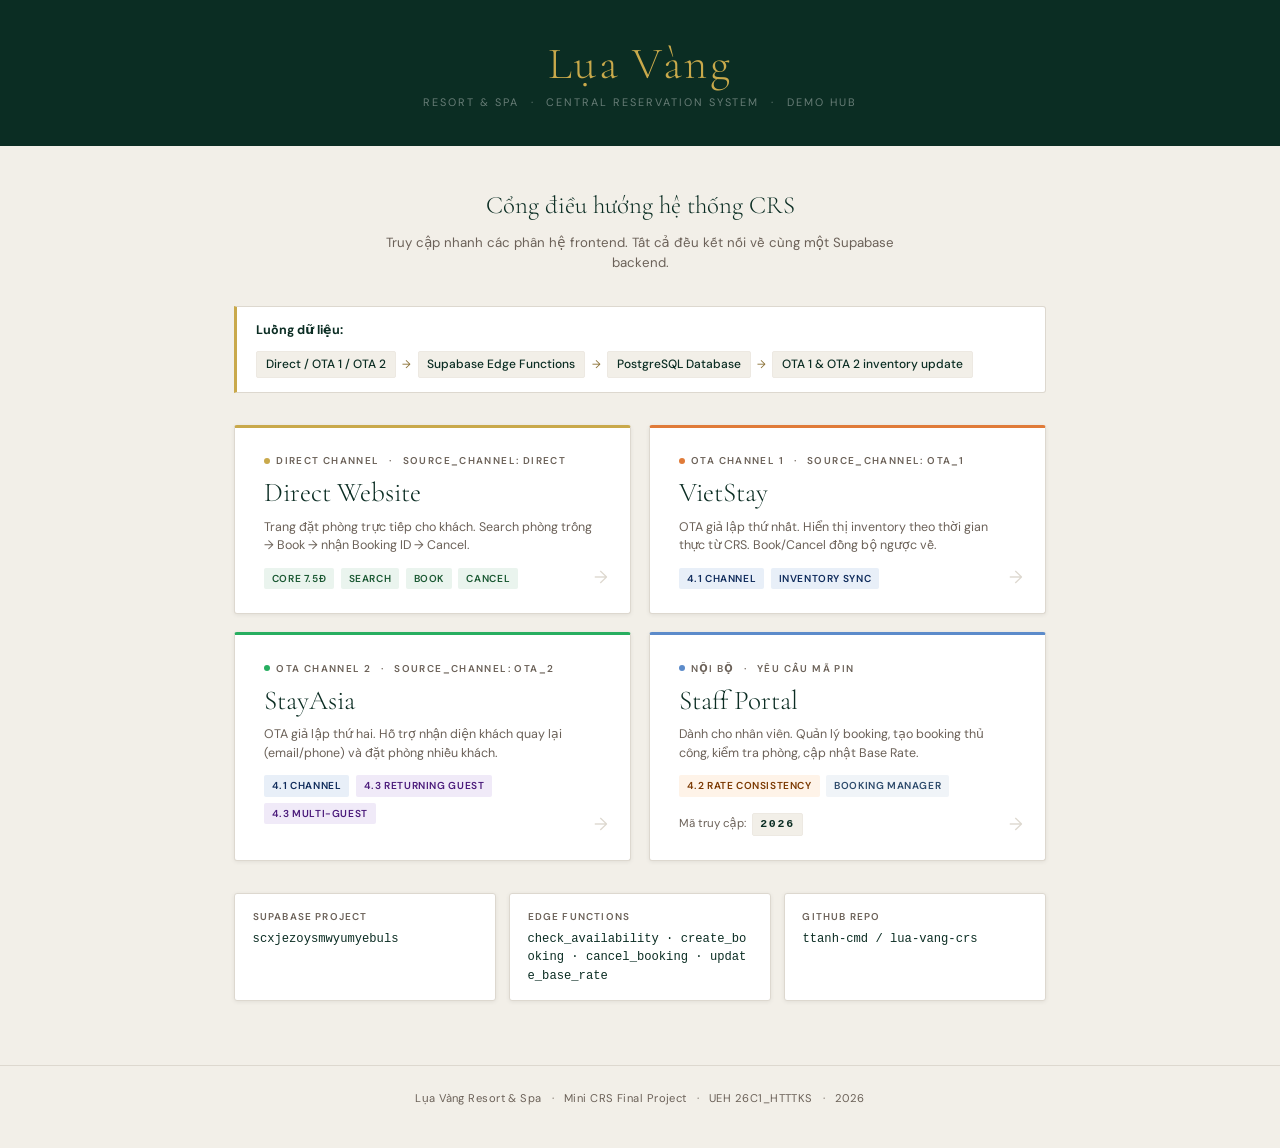
==== hub.html @ 2220c2e6 "Add files via upload" ====
<!DOCTYPE html>
<html lang="vi">
<head>
  <meta charset="UTF-8">
  <meta name="viewport" content="width=device-width, initial-scale=1.0">
  <title>Lụa Vàng CRS — Demo Hub</title>
  <link rel="preconnect" href="https://fonts.googleapis.com">
  <link rel="preconnect" href="https://fonts.gstatic.com" crossorigin>
  <link href="https://fonts.googleapis.com/css2?family=Cormorant+Garamond:ital,wght@0,300;0,400;1,300&family=DM+Sans:wght@300;400;500&display=swap" rel="stylesheet">
  <style>
    /* ── DESIGN TOKENS (consistent with style.css) ── */
    *, *::before, *::after { box-sizing: border-box; margin: 0; padding: 0; }

    :root {
      --forest:      #0B2D23;
      --forest-mid:  #163E30;
      --gold:        #C9A94B;
      --gold-dim:    #8A7035;
      --gold-pale:   #F5EDD5;
      --ivory:       #F2EFE8;
      --white:       #FFFFFF;
      --ink:         #1E1A17;
      --muted:       #6B6158;
      --border:      #DDD8CF;
      --border-soft: #EDE9E2;
      --shadow:      0 1px 4px rgba(0,0,0,0.07);
      --radius:      3px;

      /* channel accent colors */
      --c-direct: #C9A94B;
      --c-ota1:   #E07B39;
      --c-ota2:   #27AE60;
      --c-staff:  #5C8BCA;

      --serif: 'Cormorant Garamond', Georgia, serif;
      --sans:  'DM Sans', system-ui, sans-serif;
    }

    body {
      font-family: var(--sans);
      background: var(--ivory);
      color: var(--ink);
      font-size: 15px;
      line-height: 1.55;
      -webkit-font-smoothing: antialiased;
      min-height: 100vh;
      display: flex;
      flex-direction: column;
    }

    /* ── HEADER ── */
    header {
      background: var(--forest);
      padding: 2.6rem 2rem 2.2rem;
      text-align: center;
    }

    .hotel-name {
      font-family: var(--serif);
      font-weight: 300;
      font-size: 2.8rem;
      color: var(--gold);
      letter-spacing: 0.05em;
      line-height: 1;
    }

    .hotel-sub {
      margin-top: 0.5rem;
      font-size: 0.68rem;
      font-weight: 400;
      color: rgba(255,255,255,0.38);
      letter-spacing: 0.18em;
      text-transform: uppercase;
    }

    /* ── MAIN ── */
    main {
      flex: 1;
      max-width: 860px;
      margin: 2.5rem auto 4rem;
      padding: 0 1.5rem;
      width: 100%;
    }

    .hub-intro {
      text-align: center;
      margin-bottom: 2rem;
    }

    .hub-intro h2 {
      font-family: var(--serif);
      font-weight: 300;
      font-size: 1.55rem;
      color: var(--forest);
      margin-bottom: 0.5rem;
    }

    .hub-intro p {
      font-size: 0.83rem;
      color: var(--muted);
      max-width: 520px;
      margin: 0 auto;
    }

    /* ── ARCHITECTURE NOTE ── */
    .arch-note {
      background: var(--white);
      border: 1px solid var(--border);
      border-left: 3px solid var(--gold);
      border-radius: 0 var(--radius) var(--radius) 0;
      padding: 0.85rem 1.2rem;
      font-size: 0.78rem;
      color: var(--muted);
      margin-bottom: 2rem;
      display: flex;
      align-items: center;
      gap: 0.7rem;
      flex-wrap: wrap;
    }

    .arch-note strong { color: var(--forest); }

    .arch-flow {
      display: flex;
      align-items: center;
      gap: 0.4rem;
      flex-wrap: wrap;
      font-size: 0.75rem;
    }

    .arch-flow .node {
      background: var(--ivory);
      border: 1px solid var(--border-soft);
      padding: 0.2rem 0.55rem;
      border-radius: 2px;
      font-weight: 500;
      color: var(--forest);
      white-space: nowrap;
    }

    .arch-flow .arrow {
      color: var(--gold-dim);
      font-size: 0.7rem;
    }

    /* ── PORTAL GRID ── */
    .portal-grid {
      display: grid;
      grid-template-columns: repeat(2, 1fr);
      gap: 1.1rem;
    }

    .portal-card {
      background: var(--white);
      border: 1px solid var(--border);
      border-top: 3px solid var(--border);
      border-radius: var(--radius);
      padding: 1.6rem 1.8rem 1.5rem;
      text-decoration: none;
      color: var(--ink);
      box-shadow: var(--shadow);
      display: flex;
      flex-direction: column;
      gap: 0.6rem;
      transition: transform 0.15s, box-shadow 0.15s, border-color 0.15s;
      position: relative;
      overflow: hidden;
    }

    .portal-card::after {
      content: "→";
      position: absolute;
      right: 1.4rem;
      bottom: 1.4rem;
      font-size: 1.1rem;
      color: var(--border);
      transition: color 0.15s, right 0.15s;
    }

    .portal-card:hover {
      transform: translateY(-3px);
      box-shadow: 0 6px 20px rgba(0,0,0,0.1);
    }

    .portal-card:hover::after {
      right: 1.1rem;
    }

    /* channel accent border + arrow colors */
    .card-direct { border-top-color: var(--c-direct); }
    .card-direct:hover::after { color: var(--c-direct); }

    .card-ota1 { border-top-color: var(--c-ota1); }
    .card-ota1:hover::after { color: var(--c-ota1); }

    .card-ota2 { border-top-color: var(--c-ota2); }
    .card-ota2:hover::after { color: var(--c-ota2); }

    .card-staff { border-top-color: var(--c-staff); }
    .card-staff:hover::after { color: var(--c-staff); }

    .card-channel-tag {
      font-size: 0.62rem;
      font-weight: 600;
      letter-spacing: 0.14em;
      text-transform: uppercase;
      color: var(--muted);
      display: flex;
      align-items: center;
      gap: 0.4rem;
    }

    .channel-dot {
      display: inline-block;
      width: 6px;
      height: 6px;
      border-radius: 50%;
      flex-shrink: 0;
    }

    .card-direct .channel-dot { background: var(--c-direct); }
    .card-ota1   .channel-dot { background: var(--c-ota1); }
    .card-ota2   .channel-dot { background: var(--c-ota2); }
    .card-staff  .channel-dot { background: var(--c-staff); }

    .card-name {
      font-family: var(--serif);
      font-weight: 300;
      font-size: 1.7rem;
      color: var(--forest);
      line-height: 1.1;
    }

    .card-desc {
      font-size: 0.78rem;
      color: var(--muted);
      line-height: 1.5;
    }

    .card-badges {
      display: flex;
      gap: 0.4rem;
      flex-wrap: wrap;
      margin-top: 0.2rem;
    }

    .badge {
      font-size: 0.63rem;
      font-weight: 600;
      letter-spacing: 0.06em;
      padding: 0.18rem 0.5rem;
      border-radius: 2px;
      text-transform: uppercase;
    }

    .badge-core   { background: #EAF4EE; color: #1A5832; }
    .badge-ext41  { background: #E8EFF8; color: #0F2B5B; }
    .badge-ext42  { background: #FEF3E8; color: #7A3800; }
    .badge-ext43  { background: #F0EAF8; color: #4A1A7A; }
    .badge-staff  { background: #F0F4F8; color: #2C4A6B; }

    /* ── PIN HINT ── */
    .pin-hint-row {
      margin-top: 0.4rem;
      display: flex;
      align-items: center;
      gap: 0.4rem;
      font-size: 0.72rem;
      color: var(--muted);
    }

    .pin-box {
      font-family: 'Courier New', monospace;
      background: var(--ivory);
      border: 1px solid var(--border-soft);
      padding: 0.12rem 0.45rem;
      border-radius: 2px;
      letter-spacing: 0.15em;
      color: var(--forest);
      font-weight: 600;
    }

    /* ── SUPABASE INFO ROW ── */
    .info-row {
      margin-top: 2rem;
      display: grid;
      grid-template-columns: repeat(3, 1fr);
      gap: 0.8rem;
    }

    .info-card {
      background: var(--white);
      border: 1px solid var(--border);
      border-radius: var(--radius);
      padding: 0.9rem 1.1rem;
      box-shadow: var(--shadow);
    }

    .info-card .ic-label {
      font-size: 0.62rem;
      font-weight: 600;
      letter-spacing: 0.12em;
      text-transform: uppercase;
      color: var(--muted);
      margin-bottom: 0.35rem;
    }

    .info-card .ic-value {
      font-family: 'Courier New', monospace;
      font-size: 0.76rem;
      color: var(--forest);
      word-break: break-all;
    }

    /* ── FOOTER ── */
    footer {
      border-top: 1px solid var(--border);
      padding: 1.5rem 2rem 2.5rem;
      text-align: center;
      font-size: 0.7rem;
      color: var(--muted);
      letter-spacing: 0.04em;
    }

    /* ── RESPONSIVE ── */
    @media (max-width: 600px) {
      .portal-grid { grid-template-columns: 1fr; }
      .info-row    { grid-template-columns: 1fr; }
      .arch-note   { flex-direction: column; align-items: flex-start; }
    }
  </style>
</head>
<body>

  <header>
    <div class="hotel-name">Lụa Vàng</div>
    <div class="hotel-sub">Resort &amp; Spa &ensp;·&ensp; Central Reservation System &ensp;·&ensp; Demo Hub</div>
  </header>

  <main>

    <div class="hub-intro">
      <h2>Cổng điều hướng hệ thống CRS</h2>
      <p>Truy cập nhanh các phân hệ frontend. Tất cả đều kết nối về cùng một Supabase backend.</p>
    </div>

    <!-- Architecture flow note -->
    <div class="arch-note">
      <strong>Luồng dữ liệu:</strong>
      <div class="arch-flow">
        <span class="node">Direct / OTA 1 / OTA 2</span>
        <span class="arrow">→</span>
        <span class="node">Supabase Edge Functions</span>
        <span class="arrow">→</span>
        <span class="node">PostgreSQL Database</span>
        <span class="arrow">→</span>
        <span class="node">OTA 1 &amp; OTA 2 inventory update</span>
      </div>
    </div>

    <!-- Portal cards -->
    <div class="portal-grid">

      <!-- Direct Website -->
      <a href="index.html" class="portal-card card-direct">
        <div class="card-channel-tag">
          <span class="channel-dot"></span>
          Direct Channel &ensp;·&ensp; source_channel: direct
        </div>
        <div class="card-name">Direct Website</div>
        <div class="card-desc">
          Trang đặt phòng trực tiếp cho khách. Search phòng trống → Book → nhận Booking ID → Cancel.
        </div>
        <div class="card-badges">
          <span class="badge badge-core">Core 7.5đ</span>
          <span class="badge badge-core">Search</span>
          <span class="badge badge-core">Book</span>
          <span class="badge badge-core">Cancel</span>
        </div>
      </a>

      <!-- OTA 1 -->
      <a href="ota1.html" class="portal-card card-ota1">
        <div class="card-channel-tag">
          <span class="channel-dot"></span>
          OTA Channel 1 &ensp;·&ensp; source_channel: ota_1
        </div>
        <div class="card-name">VietStay</div>
        <div class="card-desc">
          OTA giả lập thứ nhất. Hiển thị inventory theo thời gian thực từ CRS. Book/Cancel đồng bộ ngược về.
        </div>
        <div class="card-badges">
          <span class="badge badge-ext41">4.1 Channel</span>
          <span class="badge badge-ext41">Inventory Sync</span>
        </div>
      </a>

      <!-- OTA 2 -->
      <a href="ota2.html" class="portal-card card-ota2">
        <div class="card-channel-tag">
          <span class="channel-dot"></span>
          OTA Channel 2 &ensp;·&ensp; source_channel: ota_2
        </div>
        <div class="card-name">StayAsia</div>
        <div class="card-desc">
          OTA giả lập thứ hai. Hỗ trợ nhận diện khách quay lại (email/phone) và đặt phòng nhiều khách.
        </div>
        <div class="card-badges">
          <span class="badge badge-ext41">4.1 Channel</span>
          <span class="badge badge-ext43">4.3 Returning Guest</span>
          <span class="badge badge-ext43">4.3 Multi-Guest</span>
        </div>
      </a>

      <!-- Staff Portal -->
      <a href="staff.html" class="portal-card card-staff">
        <div class="card-channel-tag">
          <span class="channel-dot"></span>
          Nội bộ &ensp;·&ensp; Yêu cầu mã PIN
        </div>
        <div class="card-name">Staff Portal</div>
        <div class="card-desc">
          Dành cho nhân viên. Quản lý booking, tạo booking thủ công, kiểm tra phòng, cập nhật Base Rate.
        </div>
        <div class="card-badges">
          <span class="badge badge-ext42">4.2 Rate Consistency</span>
          <span class="badge badge-staff">Booking Manager</span>
        </div>
        <div class="pin-hint-row">
          Mã truy cập: <span class="pin-box">2026</span>
        </div>
      </a>

    </div>

    <!-- Supabase info -->
    <div class="info-row">
      <div class="info-card">
        <div class="ic-label">Supabase Project</div>
        <div class="ic-value">scxjezoysmwyumyebuls</div>
      </div>
      <div class="info-card">
        <div class="ic-label">Edge Functions</div>
        <div class="ic-value">check_availability · create_booking · cancel_booking · update_base_rate</div>
      </div>
      <div class="info-card">
        <div class="ic-label">GitHub Repo</div>
        <div class="ic-value">ttanh-cmd / lua-vang-crs</div>
      </div>
    </div>

  </main>

  <footer>
    <p>Lụa Vàng Resort &amp; Spa &ensp;·&ensp; Mini CRS Final Project &ensp;·&ensp; UEH 26C1_HTTTKS &ensp;·&ensp; 2026</p>
  </footer>

</body>
</html>
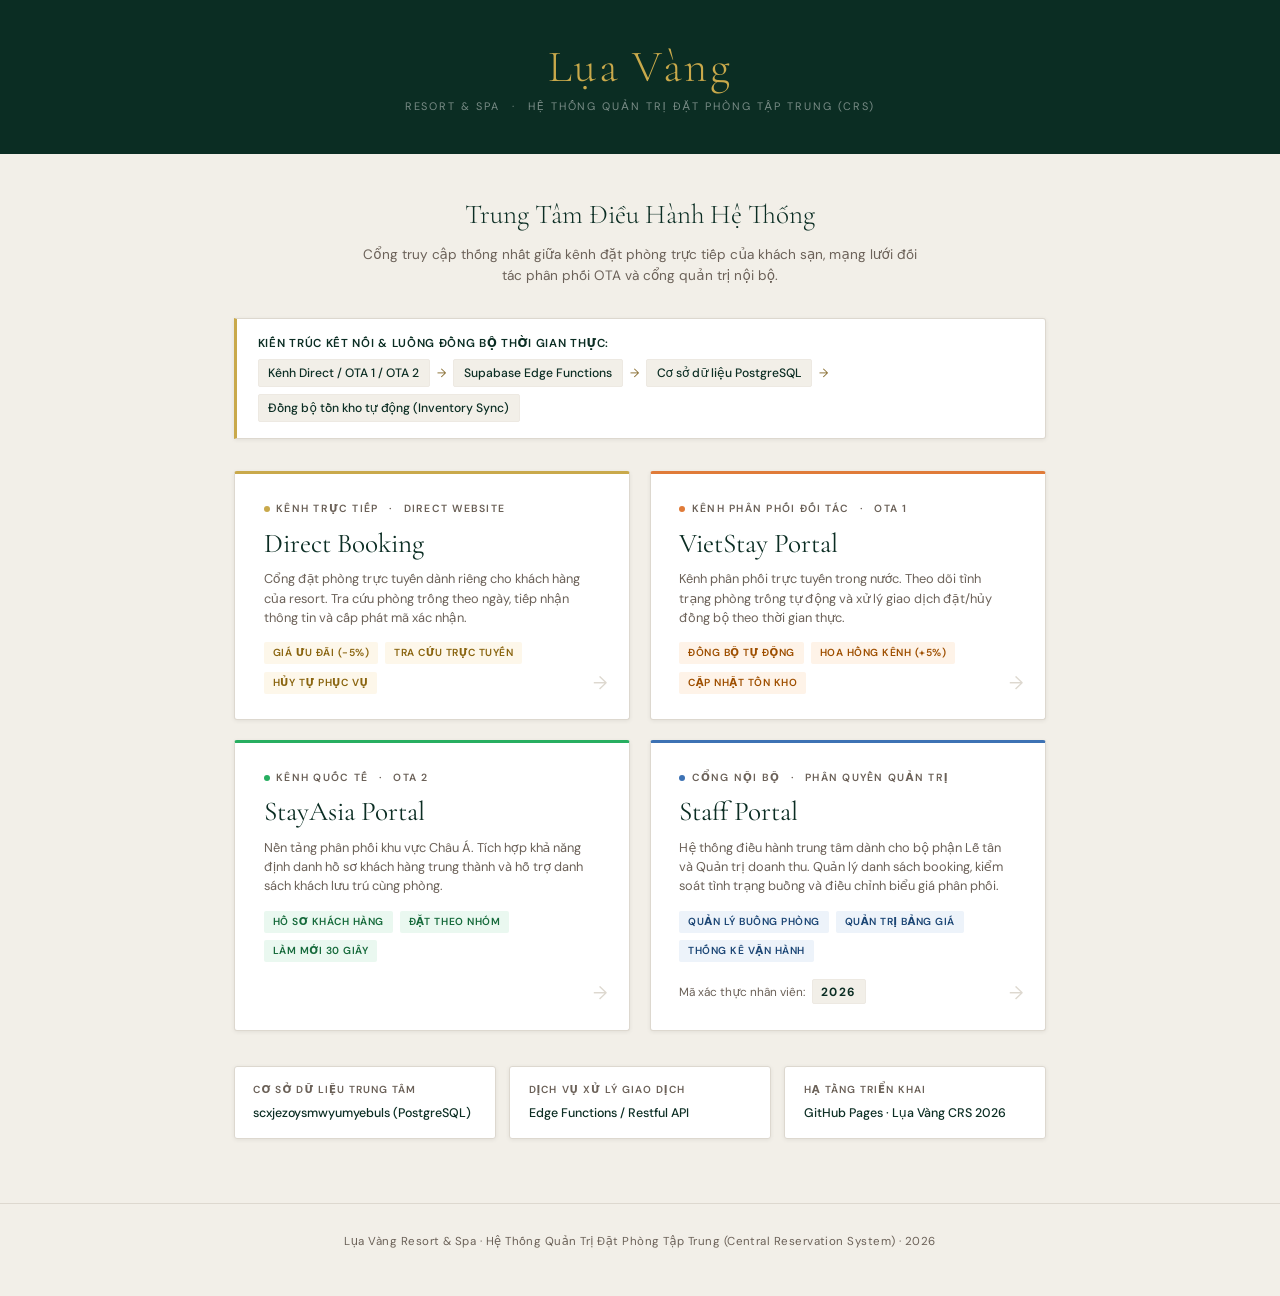
==== commit c4852855: "Update hub.html" ====
--- a/hub.html
+++ b/hub.html
@@ -3,12 +3,12 @@
 <head>
   <meta charset="UTF-8">
   <meta name="viewport" content="width=device-width, initial-scale=1.0">
-  <title>Lụa Vàng CRS — Demo Hub</title>
+  <title>Lụa Vàng Resort & Spa — Hệ Thống Điều Hành CRS</title>
   <link rel="preconnect" href="https://fonts.googleapis.com">
   <link rel="preconnect" href="https://fonts.gstatic.com" crossorigin>
-  <link href="https://fonts.googleapis.com/css2?family=Cormorant+Garamond:ital,wght@0,300;0,400;1,300&family=DM+Sans:wght@300;400;500&display=swap" rel="stylesheet">
+  <link href="https://fonts.googleapis.com/css2?family=Cormorant+Garamond:ital,wght@0,300;0,400;1,300&family=DM+Sans:wght@300;400;500;700&display=swap" rel="stylesheet">
   <style>
-    /* ── DESIGN TOKENS (consistent with style.css) ── */
+    /* ── RESET & DESIGN TOKENS ── */
     *, *::before, *::after { box-sizing: border-box; margin: 0; padding: 0; }
 
     :root {
@@ -26,11 +26,11 @@
       --shadow:      0 1px 4px rgba(0,0,0,0.07);
       --radius:      3px;
 
-      /* channel accent colors */
+      /* Kênh phân phối */
       --c-direct: #C9A94B;
       --c-ota1:   #E07B39;
       --c-ota2:   #27AE60;
-      --c-staff:  #5C8BCA;
+      --c-staff:  #3D72B4;
 
       --serif: 'Cormorant Garamond', Georgia, serif;
       --sans:  'DM Sans', system-ui, sans-serif;
@@ -51,7 +51,7 @@
     /* ── HEADER ── */
     header {
       background: var(--forest);
-      padding: 2.6rem 2rem 2.2rem;
+      padding: 2.8rem 2rem 2.4rem;
       text-align: center;
     }
 
@@ -65,15 +65,15 @@
     }
 
     .hotel-sub {
-      margin-top: 0.5rem;
+      margin-top: 0.55rem;
       font-size: 0.68rem;
       font-weight: 400;
-      color: rgba(255,255,255,0.38);
+      color: rgba(255,255,255,0.45);
       letter-spacing: 0.18em;
       text-transform: uppercase;
     }
 
-    /* ── MAIN ── */
+    /* ── MAIN LAYOUT ── */
     main {
       flex: 1;
       max-width: 860px;
@@ -90,48 +90,52 @@
     .hub-intro h2 {
       font-family: var(--serif);
       font-weight: 300;
-      font-size: 1.55rem;
+      font-size: 1.7rem;
       color: var(--forest);
       margin-bottom: 0.5rem;
     }
 
     .hub-intro p {
-      font-size: 0.83rem;
-      color: var(--muted);
-      max-width: 520px;
+      font-size: 0.85rem;
+      color: var(--muted);
+      max-width: 560px;
       margin: 0 auto;
     }
 
-    /* ── ARCHITECTURE NOTE ── */
+    /* ── ARCHITECTURE FLOW ── */
     .arch-note {
       background: var(--white);
       border: 1px solid var(--border);
       border-left: 3px solid var(--gold);
       border-radius: 0 var(--radius) var(--radius) 0;
-      padding: 0.85rem 1.2rem;
-      font-size: 0.78rem;
+      padding: 1rem 1.3rem;
+      font-size: 0.8rem;
       color: var(--muted);
       margin-bottom: 2rem;
+      box-shadow: var(--shadow);
+    }
+
+    .arch-title {
+      font-weight: 600;
+      color: var(--forest);
+      margin-bottom: 0.4rem;
+      text-transform: uppercase;
+      letter-spacing: 0.06em;
+      font-size: 0.72rem;
+    }
+
+    .arch-flow {
       display: flex;
       align-items: center;
-      gap: 0.7rem;
+      gap: 0.45rem;
       flex-wrap: wrap;
-    }
-
-    .arch-note strong { color: var(--forest); }
-
-    .arch-flow {
-      display: flex;
-      align-items: center;
-      gap: 0.4rem;
-      flex-wrap: wrap;
-      font-size: 0.75rem;
+      font-size: 0.76rem;
     }
 
     .arch-flow .node {
       background: var(--ivory);
       border: 1px solid var(--border-soft);
-      padding: 0.2rem 0.55rem;
+      padding: 0.22rem 0.6rem;
       border-radius: 2px;
       font-weight: 500;
       color: var(--forest);
@@ -140,14 +144,14 @@
 
     .arch-flow .arrow {
       color: var(--gold-dim);
-      font-size: 0.7rem;
+      font-size: 0.75rem;
     }
 
     /* ── PORTAL GRID ── */
     .portal-grid {
       display: grid;
       grid-template-columns: repeat(2, 1fr);
-      gap: 1.1rem;
+      gap: 1.2rem;
     }
 
     .portal-card {
@@ -155,14 +159,14 @@
       border: 1px solid var(--border);
       border-top: 3px solid var(--border);
       border-radius: var(--radius);
-      padding: 1.6rem 1.8rem 1.5rem;
+      padding: 1.7rem 1.8rem 1.6rem;
       text-decoration: none;
       color: var(--ink);
       box-shadow: var(--shadow);
       display: flex;
       flex-direction: column;
-      gap: 0.6rem;
-      transition: transform 0.15s, box-shadow 0.15s, border-color 0.15s;
+      gap: 0.65rem;
+      transition: transform 0.16s ease, box-shadow 0.16s ease, border-color 0.16s ease;
       position: relative;
       overflow: hidden;
     }
@@ -172,21 +176,21 @@
       position: absolute;
       right: 1.4rem;
       bottom: 1.4rem;
-      font-size: 1.1rem;
+      font-size: 1.15rem;
       color: var(--border);
-      transition: color 0.15s, right 0.15s;
+      transition: color 0.16s ease, right 0.16s ease;
     }
 
     .portal-card:hover {
       transform: translateY(-3px);
-      box-shadow: 0 6px 20px rgba(0,0,0,0.1);
+      box-shadow: 0 8px 24px rgba(0,0,0,0.09);
     }
 
     .portal-card:hover::after {
       right: 1.1rem;
     }
 
-    /* channel accent border + arrow colors */
+    /* Phối màu theo từng cổng */
     .card-direct { border-top-color: var(--c-direct); }
     .card-direct:hover::after { color: var(--c-direct); }
 
@@ -200,9 +204,9 @@
     .card-staff:hover::after { color: var(--c-staff); }
 
     .card-channel-tag {
-      font-size: 0.62rem;
+      font-size: 0.65rem;
       font-weight: 600;
-      letter-spacing: 0.14em;
+      letter-spacing: 0.12em;
       text-transform: uppercase;
       color: var(--muted);
       display: flex;
@@ -225,108 +229,109 @@
 
     .card-name {
       font-family: var(--serif);
-      font-weight: 300;
+      font-weight: 400;
       font-size: 1.7rem;
       color: var(--forest);
-      line-height: 1.1;
+      line-height: 1.15;
     }
 
     .card-desc {
-      font-size: 0.78rem;
+      font-size: 0.8rem;
       color: var(--muted);
       line-height: 1.5;
     }
 
     .card-badges {
       display: flex;
-      gap: 0.4rem;
+      gap: 0.45rem;
       flex-wrap: wrap;
-      margin-top: 0.2rem;
+      margin-top: 0.3rem;
     }
 
     .badge {
-      font-size: 0.63rem;
+      font-size: 0.64rem;
       font-weight: 600;
-      letter-spacing: 0.06em;
-      padding: 0.18rem 0.5rem;
+      letter-spacing: 0.05em;
+      padding: 0.2rem 0.55rem;
       border-radius: 2px;
       text-transform: uppercase;
     }
 
-    .badge-core   { background: #EAF4EE; color: #1A5832; }
-    .badge-ext41  { background: #E8EFF8; color: #0F2B5B; }
-    .badge-ext42  { background: #FEF3E8; color: #7A3800; }
-    .badge-ext43  { background: #F0EAF8; color: #4A1A7A; }
-    .badge-staff  { background: #F0F4F8; color: #2C4A6B; }
+    .badge-direct { background: #FDF7EA; color: #8A6510; }
+    .badge-ota1   { background: #FEF3E8; color: #9E4F00; }
+    .badge-ota2   { background: #EAF8F0; color: #166A3B; }
+    .badge-staff  { background: #EDF3FA; color: #1C4675; }
 
     /* ── PIN HINT ── */
     .pin-hint-row {
       margin-top: 0.4rem;
       display: flex;
       align-items: center;
-      gap: 0.4rem;
-      font-size: 0.72rem;
+      gap: 0.45rem;
+      font-size: 0.74rem;
       color: var(--muted);
     }
 
     .pin-box {
-      font-family: 'Courier New', monospace;
+      font-family: var(--sans);
       background: var(--ivory);
       border: 1px solid var(--border-soft);
-      padding: 0.12rem 0.45rem;
+      padding: 0.15rem 0.5rem;
       border-radius: 2px;
-      letter-spacing: 0.15em;
-      color: var(--forest);
-      font-weight: 600;
-    }
-
-    /* ── SUPABASE INFO ROW ── */
+      letter-spacing: 0.12em;
+      color: var(--forest);
+      font-weight: 700;
+    }
+
+    /* ── SYSTEM SPECS ROW ── */
     .info-row {
-      margin-top: 2rem;
+      margin-top: 2.2rem;
       display: grid;
       grid-template-columns: repeat(3, 1fr);
-      gap: 0.8rem;
+      gap: 0.85rem;
     }
 
     .info-card {
       background: var(--white);
       border: 1px solid var(--border);
       border-radius: var(--radius);
-      padding: 0.9rem 1.1rem;
+      padding: 0.95rem 1.15rem;
       box-shadow: var(--shadow);
     }
 
     .info-card .ic-label {
-      font-size: 0.62rem;
+      font-size: 0.64rem;
       font-weight: 600;
-      letter-spacing: 0.12em;
+      letter-spacing: 0.1em;
       text-transform: uppercase;
       color: var(--muted);
       margin-bottom: 0.35rem;
     }
 
     .info-card .ic-value {
-      font-family: 'Courier New', monospace;
-      font-size: 0.76rem;
-      color: var(--forest);
+      font-family: var(--sans);
+      font-size: 0.78rem;
+      color: var(--forest);
+      font-weight: 500;
       word-break: break-all;
     }
 
     /* ── FOOTER ── */
     footer {
       border-top: 1px solid var(--border);
-      padding: 1.5rem 2rem 2.5rem;
+      padding: 1.8rem 2rem 2.8rem;
       text-align: center;
-      font-size: 0.7rem;
+      font-size: 0.72rem;
       color: var(--muted);
       letter-spacing: 0.04em;
     }
 
     /* ── RESPONSIVE ── */
-    @media (max-width: 600px) {
+    @media (max-width: 680px) {
       .portal-grid { grid-template-columns: 1fr; }
       .info-row    { grid-template-columns: 1fr; }
-      .arch-note   { flex-direction: column; align-items: flex-start; }
+      .arch-flow   { flex-direction: column; align-items: flex-start; }
+      .arch-flow .arrow { transform: rotate(90deg); margin: 0.2rem 0; }
     }
   </style>
 </head>
@@ -334,125 +339,126 @@
 
   <header>
     <div class="hotel-name">Lụa Vàng</div>
-    <div class="hotel-sub">Resort &amp; Spa &ensp;·&ensp; Central Reservation System &ensp;·&ensp; Demo Hub</div>
+    <div class="hotel-sub">Resort &amp; Spa &ensp;·&ensp; Hệ Thống Quản Trị Đặt Phòng Tập Trung (CRS)</div>
   </header>
 
   <main>
 
     <div class="hub-intro">
-      <h2>Cổng điều hướng hệ thống CRS</h2>
-      <p>Truy cập nhanh các phân hệ frontend. Tất cả đều kết nối về cùng một Supabase backend.</p>
+      <h2>Trung Tâm Điều Hành Hệ Thống</h2>
+      <p>Cổng truy cập thống nhất giữa kênh đặt phòng trực tiếp của khách sạn, mạng lưới đối tác phân phối OTA và cổng quản trị nội bộ.</p>
     </div>
 
-    <!-- Architecture flow note -->
+    <!-- SƠ ĐỒ LUỒNG ĐỒNG BỘ DỮ LIỆU -->
     <div class="arch-note">
-      <strong>Luồng dữ liệu:</strong>
+      <div class="arch-title">Kiến trúc kết nối &amp; Luồng đồng bộ thời gian thực:</div>
       <div class="arch-flow">
-        <span class="node">Direct / OTA 1 / OTA 2</span>
+        <span class="node">Kênh Direct / OTA 1 / OTA 2</span>
         <span class="arrow">→</span>
         <span class="node">Supabase Edge Functions</span>
         <span class="arrow">→</span>
-        <span class="node">PostgreSQL Database</span>
+        <span class="node">Cơ sở dữ liệu PostgreSQL</span>
         <span class="arrow">→</span>
-        <span class="node">OTA 1 &amp; OTA 2 inventory update</span>
+        <span class="node">Đồng bộ tồn kho tự động (Inventory Sync)</span>
       </div>
     </div>
 
-    <!-- Portal cards -->
+    <!-- DANH SÁCH 4 CỔNG GIAO DIỆN -->
     <div class="portal-grid">
 
-      <!-- Direct Website -->
+      <!-- 1. KÊNH WEBSITE TRỰC TIẾP -->
       <a href="index.html" class="portal-card card-direct">
         <div class="card-channel-tag">
           <span class="channel-dot"></span>
-          Direct Channel &ensp;·&ensp; source_channel: direct
-        </div>
-        <div class="card-name">Direct Website</div>
+          Kênh Trực Tiếp &ensp;·&ensp; Direct Website
+        </div>
+        <div class="card-name">Direct Booking</div>
         <div class="card-desc">
-          Trang đặt phòng trực tiếp cho khách. Search phòng trống → Book → nhận Booking ID → Cancel.
+          Cổng đặt phòng trực tuyến dành riêng cho khách hàng của resort. Tra cứu phòng trống theo ngày, tiếp nhận thông tin và cấp phát mã xác nhận.
         </div>
         <div class="card-badges">
-          <span class="badge badge-core">Core 7.5đ</span>
-          <span class="badge badge-core">Search</span>
-          <span class="badge badge-core">Book</span>
-          <span class="badge badge-core">Cancel</span>
+          <span class="badge badge-direct">Giá ưu đãi (-5%)</span>
+          <span class="badge badge-direct">Tra cứu trực tuyến</span>
+          <span class="badge badge-direct">Hủy tự phục vụ</span>
         </div>
       </a>
 
-      <!-- OTA 1 -->
+      <!-- 2. KÊNH ĐỐI TÁC OTA 1 (VIETSTAY) -->
       <a href="ota1.html" class="portal-card card-ota1">
         <div class="card-channel-tag">
           <span class="channel-dot"></span>
-          OTA Channel 1 &ensp;·&ensp; source_channel: ota_1
-        </div>
-        <div class="card-name">VietStay</div>
+          Kênh Phân Phối Đối Tác &ensp;·&ensp; OTA 1
+        </div>
+        <div class="card-name">VietStay Portal</div>
         <div class="card-desc">
-          OTA giả lập thứ nhất. Hiển thị inventory theo thời gian thực từ CRS. Book/Cancel đồng bộ ngược về.
+          Kênh phân phối trực tuyến trong nước. Theo dõi tình trạng phòng trống tự động và xử lý giao dịch đặt/hủy đồng bộ theo thời gian thực.
         </div>
         <div class="card-badges">
-          <span class="badge badge-ext41">4.1 Channel</span>
-          <span class="badge badge-ext41">Inventory Sync</span>
+          <span class="badge badge-ota1">Đồng bộ tự động</span>
+          <span class="badge badge-ota1">Hoa hồng kênh (+5%)</span>
+          <span class="badge badge-ota1">Cập nhật tồn kho</span>
         </div>
       </a>
 
-      <!-- OTA 2 -->
+      <!-- 3. KÊNH ĐỐI TÁC OTA 2 (STAYASIA) -->
       <a href="ota2.html" class="portal-card card-ota2">
         <div class="card-channel-tag">
           <span class="channel-dot"></span>
-          OTA Channel 2 &ensp;·&ensp; source_channel: ota_2
-        </div>
-        <div class="card-name">StayAsia</div>
+          Kênh Quốc Tế &ensp;·&ensp; OTA 2
+        </div>
+        <div class="card-name">StayAsia Portal</div>
         <div class="card-desc">
-          OTA giả lập thứ hai. Hỗ trợ nhận diện khách quay lại (email/phone) và đặt phòng nhiều khách.
+          Nền tảng phân phối khu vực Châu Á. Tích hợp khả năng định danh hồ sơ khách hàng trung thành và hỗ trợ danh sách khách lưu trú cùng phòng.
         </div>
         <div class="card-badges">
-          <span class="badge badge-ext41">4.1 Channel</span>
-          <span class="badge badge-ext43">4.3 Returning Guest</span>
-          <span class="badge badge-ext43">4.3 Multi-Guest</span>
+          <span class="badge badge-ota2">Hồ sơ khách hàng</span>
+          <span class="badge badge-ota2">Đặt theo nhóm</span>
+          <span class="badge badge-ota2">Làm mới 30 giây</span>
         </div>
       </a>
 
-      <!-- Staff Portal -->
+      <!-- 4. CỔNG NHÂN VIÊN (STAFF PORTAL) -->
       <a href="staff.html" class="portal-card card-staff">
         <div class="card-channel-tag">
           <span class="channel-dot"></span>
-          Nội bộ &ensp;·&ensp; Yêu cầu mã PIN
+          Cổng Nội Bộ &ensp;·&ensp; Phân Quyền Quản Trị
         </div>
         <div class="card-name">Staff Portal</div>
         <div class="card-desc">
-          Dành cho nhân viên. Quản lý booking, tạo booking thủ công, kiểm tra phòng, cập nhật Base Rate.
+          Hệ thống điều hành trung tâm dành cho bộ phận Lễ tân và Quản trị doanh thu. Quản lý danh sách booking, kiểm soát tình trạng buồng và điều chỉnh biểu giá phân phối.
         </div>
         <div class="card-badges">
-          <span class="badge badge-ext42">4.2 Rate Consistency</span>
-          <span class="badge badge-staff">Booking Manager</span>
+          <span class="badge badge-staff">Quản lý buồng phòng</span>
+          <span class="badge badge-staff">Quản trị bảng giá</span>
+          <span class="badge badge-staff">Thống kê vận hành</span>
         </div>
         <div class="pin-hint-row">
-          Mã truy cập: <span class="pin-box">2026</span>
+          Mã xác thực nhân viên: <span class="pin-box">2026</span>
         </div>
       </a>
 
     </div>
 
-    <!-- Supabase info -->
+    <!-- THÔNG TIN KẾT NỐI HỆ THỐNG -->
     <div class="info-row">
       <div class="info-card">
-        <div class="ic-label">Supabase Project</div>
-        <div class="ic-value">scxjezoysmwyumyebuls</div>
+        <div class="ic-label">Cơ Sở Dữ Liệu Trung Tâm</div>
+        <div class="ic-value">scxjezoysmwyumyebuls (PostgreSQL)</div>
       </div>
       <div class="info-card">
-        <div class="ic-label">Edge Functions</div>
-        <div class="ic-value">check_availability · create_booking · cancel_booking · update_base_rate</div>
+        <div class="ic-label">Dịch Vụ Xử Lý Giao Dịch</div>
+        <div class="ic-value">Edge Functions / Restful API</div>
       </div>
       <div class="info-card">
-        <div class="ic-label">GitHub Repo</div>
-        <div class="ic-value">ttanh-cmd / lua-vang-crs</div>
+        <div class="ic-label">Hạ Tầng Triển Khai</div>
+        <div class="ic-value">GitHub Pages · Lụa Vàng CRS 2026</div>
       </div>
     </div>
 
   </main>
 
   <footer>
-    <p>Lụa Vàng Resort &amp; Spa &ensp;·&ensp; Mini CRS Final Project &ensp;·&ensp; UEH 26C1_HTTTKS &ensp;·&ensp; 2026</p>
+    <p>Lụa Vàng Resort &amp; Spa · Hệ Thống Quản Trị Đặt Phòng Tập Trung (Central Reservation System) · 2026</p>
   </footer>
 
 </body>
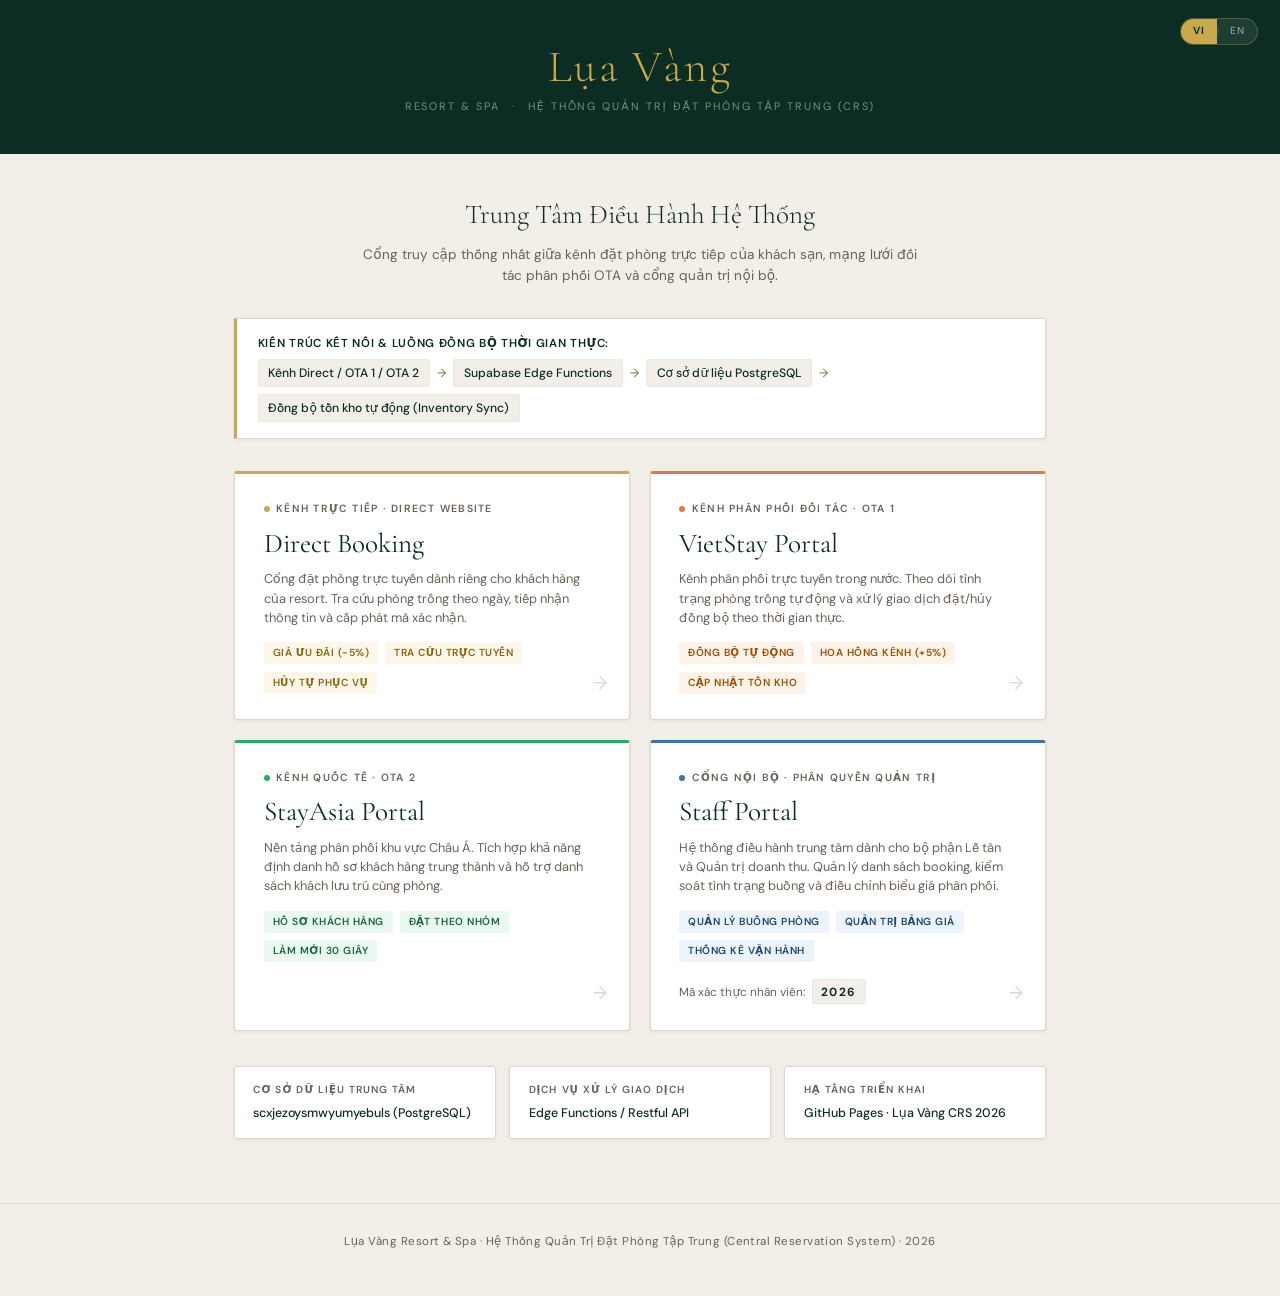
==== commit a5eca173: "Update hub.html" ====
--- a/hub.html
+++ b/hub.html
@@ -48,11 +48,12 @@
       flex-direction: column;
     }
 
-    /* ── HEADER ── */
+    /* ── HEADER & LANGUAGE TOGGLE ── */
     header {
       background: var(--forest);
       padding: 2.8rem 2rem 2.4rem;
       text-align: center;
+      position: relative;
     }
 
     .hotel-name {
@@ -71,6 +72,49 @@
       color: rgba(255,255,255,0.45);
       letter-spacing: 0.18em;
       text-transform: uppercase;
+    }
+
+    .lang-toggle {
+      position: absolute;
+      top: 1.1rem;
+      right: 1.4rem;
+      display: flex;
+      align-items: center;
+      background: rgba(255,255,255,0.08);
+      border: 1px solid rgba(201,169,75,0.3);
+      border-radius: 999px;
+      overflow: hidden;
+      user-select: none;
+    }
+
+    .lang-opt {
+      padding: 0.28rem 0.72rem;
+      font-family: var(--sans);
+      font-size: 0.64rem;
+      font-weight: 500;
+      letter-spacing: 0.1em;
+      color: rgba(255,255,255,0.5);
+      cursor: pointer;
+      transition: background 0.15s, color 0.15s;
+      line-height: 1.6;
+    }
+
+    .lang-opt.active {
+      background: var(--gold);
+      color: var(--forest);
+      cursor: default;
+      font-weight: 700;
+    }
+
+    .lang-opt:hover:not(.active) {
+      background: rgba(255,255,255,0.14);
+      color: rgba(255,255,255,0.85);
+    }
+
+    .lang-sep {
+      color: rgba(255,255,255,0.2);
+      font-size: 0.58rem;
+      pointer-events: none;
     }
 
     /* ── MAIN LAYOUT ── */
@@ -190,7 +234,6 @@
       right: 1.1rem;
     }
 
-    /* Phối màu theo từng cổng */
     .card-direct { border-top-color: var(--c-direct); }
     .card-direct:hover::after { color: var(--c-direct); }
 
@@ -262,7 +305,6 @@
     .badge-ota2   { background: #EAF8F0; color: #166A3B; }
     .badge-staff  { background: #EDF3FA; color: #1C4675; }
 
-    /* ── PIN HINT ── */
     .pin-hint-row {
       margin-top: 0.4rem;
       display: flex;
@@ -326,12 +368,12 @@
       letter-spacing: 0.04em;
     }
 
-    /* ── RESPONSIVE ── */
     @media (max-width: 680px) {
       .portal-grid { grid-template-columns: 1fr; }
       .info-row    { grid-template-columns: 1fr; }
       .arch-flow   { flex-direction: column; align-items: flex-start; }
       .arch-flow .arrow { transform: rotate(90deg); margin: 0.2rem 0; }
+      .lang-toggle { top: 0.85rem; right: 1rem; }
     }
   </style>
 </head>
@@ -339,27 +381,34 @@
 
   <header>
     <div class="hotel-name">Lụa Vàng</div>
-    <div class="hotel-sub">Resort &amp; Spa &ensp;·&ensp; Hệ Thống Quản Trị Đặt Phòng Tập Trung (CRS)</div>
+    <div class="hotel-sub" data-i18n-html="hotel-sub">Resort &amp; Spa &ensp;·&ensp; Hệ Thống Quản Trị Đặt Phòng Tập Trung (CRS)</div>
+
+    <!-- Nút chuyển ngôn ngữ VI / EN -->
+    <div class="lang-toggle" id="lang-toggle" role="group" aria-label="Language / Ngôn ngữ">
+      <span class="lang-opt active" data-lang="vi">VI</span>
+      <span class="lang-sep">|</span>
+      <span class="lang-opt" data-lang="en">EN</span>
+    </div>
   </header>
 
   <main>
 
     <div class="hub-intro">
-      <h2>Trung Tâm Điều Hành Hệ Thống</h2>
-      <p>Cổng truy cập thống nhất giữa kênh đặt phòng trực tiếp của khách sạn, mạng lưới đối tác phân phối OTA và cổng quản trị nội bộ.</p>
+      <h2 data-i18n="hub-title">Trung Tâm Điều Hành Hệ Thống</h2>
+      <p data-i18n="hub-desc">Cổng truy cập thống nhất giữa kênh đặt phòng trực tiếp của khách sạn, mạng lưới đối tác phân phối OTA và cổng quản trị nội bộ.</p>
     </div>
 
     <!-- SƠ ĐỒ LUỒNG ĐỒNG BỘ DỮ LIỆU -->
     <div class="arch-note">
-      <div class="arch-title">Kiến trúc kết nối &amp; Luồng đồng bộ thời gian thực:</div>
+      <div class="arch-title" data-i18n="arch-title">Kiến trúc kết nối &amp; Luồng đồng bộ thời gian thực:</div>
       <div class="arch-flow">
-        <span class="node">Kênh Direct / OTA 1 / OTA 2</span>
+        <span class="node" data-i18n="node-channels">Kênh Direct / OTA 1 / OTA 2</span>
         <span class="arrow">→</span>
         <span class="node">Supabase Edge Functions</span>
         <span class="arrow">→</span>
-        <span class="node">Cơ sở dữ liệu PostgreSQL</span>
+        <span class="node" data-i18n="node-db">Cơ sở dữ liệu PostgreSQL</span>
         <span class="arrow">→</span>
-        <span class="node">Đồng bộ tồn kho tự động (Inventory Sync)</span>
+        <span class="node" data-i18n="node-sync">Đồng bộ tồn kho tự động (Inventory Sync)</span>
       </div>
     </div>
 
@@ -370,16 +419,16 @@
       <a href="index.html" class="portal-card card-direct">
         <div class="card-channel-tag">
           <span class="channel-dot"></span>
-          Kênh Trực Tiếp &ensp;·&ensp; Direct Website
+          <span data-i18n="tag-direct">Kênh Trực Tiếp · Direct Website</span>
         </div>
         <div class="card-name">Direct Booking</div>
-        <div class="card-desc">
+        <div class="card-desc" data-i18n="desc-direct">
           Cổng đặt phòng trực tuyến dành riêng cho khách hàng của resort. Tra cứu phòng trống theo ngày, tiếp nhận thông tin và cấp phát mã xác nhận.
         </div>
         <div class="card-badges">
-          <span class="badge badge-direct">Giá ưu đãi (-5%)</span>
-          <span class="badge badge-direct">Tra cứu trực tuyến</span>
-          <span class="badge badge-direct">Hủy tự phục vụ</span>
+          <span class="badge badge-direct" data-i18n="badge-direct-1">Giá ưu đãi (-5%)</span>
+          <span class="badge badge-direct" data-i18n="badge-direct-2">Tra cứu trực tuyến</span>
+          <span class="badge badge-direct" data-i18n="badge-direct-3">Hủy tự phục vụ</span>
         </div>
       </a>
 
@@ -387,16 +436,16 @@
       <a href="ota1.html" class="portal-card card-ota1">
         <div class="card-channel-tag">
           <span class="channel-dot"></span>
-          Kênh Phân Phối Đối Tác &ensp;·&ensp; OTA 1
+          <span data-i18n="tag-ota1">Kênh Phân Phối Đối Tác · OTA 1</span>
         </div>
         <div class="card-name">VietStay Portal</div>
-        <div class="card-desc">
+        <div class="card-desc" data-i18n="desc-ota1">
           Kênh phân phối trực tuyến trong nước. Theo dõi tình trạng phòng trống tự động và xử lý giao dịch đặt/hủy đồng bộ theo thời gian thực.
         </div>
         <div class="card-badges">
-          <span class="badge badge-ota1">Đồng bộ tự động</span>
-          <span class="badge badge-ota1">Hoa hồng kênh (+5%)</span>
-          <span class="badge badge-ota1">Cập nhật tồn kho</span>
+          <span class="badge badge-ota1" data-i18n="badge-ota1-1">Đồng bộ tự động</span>
+          <span class="badge badge-ota1" data-i18n="badge-ota1-2">Hoa hồng kênh (+5%)</span>
+          <span class="badge badge-ota1" data-i18n="badge-ota1-3">Cập nhật tồn kho</span>
         </div>
       </a>
 
@@ -404,16 +453,16 @@
       <a href="ota2.html" class="portal-card card-ota2">
         <div class="card-channel-tag">
           <span class="channel-dot"></span>
-          Kênh Quốc Tế &ensp;·&ensp; OTA 2
+          <span data-i18n="tag-ota2">Kênh Quốc Tế · OTA 2</span>
         </div>
         <div class="card-name">StayAsia Portal</div>
-        <div class="card-desc">
+        <div class="card-desc" data-i18n="desc-ota2">
           Nền tảng phân phối khu vực Châu Á. Tích hợp khả năng định danh hồ sơ khách hàng trung thành và hỗ trợ danh sách khách lưu trú cùng phòng.
         </div>
         <div class="card-badges">
-          <span class="badge badge-ota2">Hồ sơ khách hàng</span>
-          <span class="badge badge-ota2">Đặt theo nhóm</span>
-          <span class="badge badge-ota2">Làm mới 30 giây</span>
+          <span class="badge badge-ota2" data-i18n="badge-ota2-1">Hồ sơ khách hàng</span>
+          <span class="badge badge-ota2" data-i18n="badge-ota2-2">Đặt theo nhóm</span>
+          <span class="badge badge-ota2" data-i18n="badge-ota2-3">Làm mới 30 giây</span>
         </div>
       </a>
 
@@ -421,19 +470,19 @@
       <a href="staff.html" class="portal-card card-staff">
         <div class="card-channel-tag">
           <span class="channel-dot"></span>
-          Cổng Nội Bộ &ensp;·&ensp; Phân Quyền Quản Trị
+          <span data-i18n="tag-staff">Cổng Nội Bộ · Phân Quyền Quản Trị</span>
         </div>
         <div class="card-name">Staff Portal</div>
-        <div class="card-desc">
+        <div class="card-desc" data-i18n="desc-staff">
           Hệ thống điều hành trung tâm dành cho bộ phận Lễ tân và Quản trị doanh thu. Quản lý danh sách booking, kiểm soát tình trạng buồng và điều chỉnh biểu giá phân phối.
         </div>
         <div class="card-badges">
-          <span class="badge badge-staff">Quản lý buồng phòng</span>
-          <span class="badge badge-staff">Quản trị bảng giá</span>
-          <span class="badge badge-staff">Thống kê vận hành</span>
+          <span class="badge badge-staff" data-i18n="badge-staff-1">Quản lý buồng phòng</span>
+          <span class="badge badge-staff" data-i18n="badge-staff-2">Quản trị bảng giá</span>
+          <span class="badge badge-staff" data-i18n="badge-staff-3">Thống kê vận hành</span>
         </div>
         <div class="pin-hint-row">
-          Mã xác thực nhân viên: <span class="pin-box">2026</span>
+          <span data-i18n="label-pin">Mã xác thực nhân viên:</span> <span class="pin-box">2026</span>
         </div>
       </a>
 
@@ -442,15 +491,15 @@
     <!-- THÔNG TIN KẾT NỐI HỆ THỐNG -->
     <div class="info-row">
       <div class="info-card">
-        <div class="ic-label">Cơ Sở Dữ Liệu Trung Tâm</div>
+        <div class="ic-label" data-i18n="info-db">Cơ Sở Dữ Liệu Trung Tâm</div>
         <div class="ic-value">scxjezoysmwyumyebuls (PostgreSQL)</div>
       </div>
       <div class="info-card">
-        <div class="ic-label">Dịch Vụ Xử Lý Giao Dịch</div>
+        <div class="ic-label" data-i18n="info-api">Dịch Vụ Xử Lý Giao Dịch</div>
         <div class="ic-value">Edge Functions / Restful API</div>
       </div>
       <div class="info-card">
-        <div class="ic-label">Hạ Tầng Triển Khai</div>
+        <div class="ic-label" data-i18n="info-repo">Hạ Tầng Triển Khai</div>
         <div class="ic-value">GitHub Pages · Lụa Vàng CRS 2026</div>
       </div>
     </div>
@@ -458,8 +507,125 @@
   </main>
 
   <footer>
-    <p>Lụa Vàng Resort &amp; Spa · Hệ Thống Quản Trị Đặt Phòng Tập Trung (Central Reservation System) · 2026</p>
+    <p data-i18n="footer-text">Lụa Vàng Resort &amp; Spa · Hệ Thống Quản Trị Đặt Phòng Tập Trung (Central Reservation System) · 2026</p>
   </footer>
 
+  <script>
+    // ── BỘ TỪ ĐIỂN SONG NGỮ (I18N) ──
+    const I18N_HUB = {
+      vi: {
+        'hotel-sub':       'Resort &amp; Spa &ensp;·&ensp; Hệ Thống Quản Trị Đặt Phòng Tập Trung (CRS)',
+        'hub-title':        'Trung Tâm Điều Hành Hệ Thống',
+        'hub-desc':         'Cổng truy cập thống nhất giữa kênh đặt phòng trực tiếp của khách sạn, mạng lưới đối tác phân phối OTA và cổng quản trị nội bộ.',
+        'arch-title':       'Kiến trúc kết nối & Luồng đồng bộ thời gian thực:',
+        'node-channels':    'Kênh Direct / OTA 1 / OTA 2',
+        'node-db':          'Cơ sở dữ liệu PostgreSQL',
+        'node-sync':        'Đồng bộ tồn kho tự động (Inventory Sync)',
+        'tag-direct':       'Kênh Trực Tiếp · Direct Website',
+        'desc-direct':      'Cổng đặt phòng trực tuyến dành riêng cho khách hàng của resort. Tra cứu phòng trống theo ngày, tiếp nhận thông tin và cấp phát mã xác nhận.',
+        'badge-direct-1':   'Giá ưu đãi (-5%)',
+        'badge-direct-2':   'Tra cứu trực tuyến',
+        'badge-direct-3':   'Hủy tự phục vụ',
+        'tag-ota1':         'Kênh Phân Phối Đối Tác · OTA 1',
+        'desc-ota1':        'Kênh phân phối trực tuyến trong nước. Theo dõi tình trạng phòng trống tự động và xử lý giao dịch đặt/hủy đồng bộ theo thời gian thực.',
+        'badge-ota1-1':     'Đồng bộ tự động',
+        'badge-ota1-2':     'Hoa hồng kênh (+5%)',
+        'badge-ota1-3':     'Cập nhật tồn kho',
+        'tag-ota2':         'Kênh Quốc Tế · OTA 2',
+        'desc-ota2':        'Nền tảng phân phối khu vực Châu Á. Tích hợp khả năng định danh hồ sơ khách hàng trung thành và hỗ trợ danh sách khách lưu trú cùng phòng.',
+        'badge-ota2-1':     'Hồ sơ khách hàng',
+        'badge-ota2-2':     'Đặt theo nhóm',
+        'badge-ota2-3':     'Làm mới 30 giây',
+        'tag-staff':        'Cổng Nội Bộ · Phân Quyền Quản Trị',
+        'desc-staff':       'Hệ thống điều hành trung tâm dành cho bộ phận Lễ tân và Quản trị doanh thu. Quản lý danh sách booking, kiểm soát tình trạng buồng và điều chỉnh biểu giá phân phối.',
+        'badge-staff-1':    'Quản lý buồng phòng',
+        'badge-staff-2':    'Quản trị bảng giá',
+        'badge-staff-3':    'Thống kê vận hành',
+        'label-pin':        'Mã xác thực nhân viên:',
+        'info-db':          'Cơ Sở Dữ Liệu Trung Tâm',
+        'info-api':         'Dịch Vụ Xử Lý Giao Dịch',
+        'info-repo':        'Hạ Tầng Triển Khai',
+        'footer-text':      'Lụa Vàng Resort & Spa · Hệ Thống Quản Trị Đặt Phòng Tập Trung (Central Reservation System) · 2026'
+      },
+      en: {
+        'hotel-sub':       'Resort &amp; Spa &ensp;·&ensp; Central Reservation System (CRS)',
+        'hub-title':        'System Operations Hub',
+        'hub-desc':         'Unified access portal connecting the hotel direct booking engine, OTA partner distribution networks, and staff PMS management.',
+        'arch-title':       'Connectivity Architecture & Real-Time Sync Flow:',
+        'node-channels':    'Direct / OTA 1 / OTA 2 Channels',
+        'node-db':          'PostgreSQL Database Engine',
+        'node-sync':        'Authoritative Inventory Synchronization',
+        'tag-direct':       'Direct Booking Engine · Website',
+        'desc-direct':      'Official reservation portal for hotel guests. Real-time availability lookup, secure guest registration, and instant booking issuance.',
+        'badge-direct-1':   'Best Rate (-5%)',
+        'badge-direct-2':   'Live Search',
+        'badge-direct-3':   'Self-Service Cancel',
+        'tag-ota1':         'Domestic Partner Channel · OTA 1',
+        'desc-ota1':        'Primary regional distribution partner. Continuous two-way availability synchronization, live reservations, and instant booking push.',
+        'badge-ota1-1':     'Real-Time Sync',
+        'badge-ota1-2':     'Commission Rate (+5%)',
+        'badge-ota1-3':     'Live Inventory',
+        'tag-ota2':         'International Partner · OTA 2',
+        'desc-ota2':        'Pan-Asian luxury travel channel. Features automated guest profile recognition, CRM history matching, and multi-guest rooming lists.',
+        'badge-ota2-1':     'Guest Profile CRM',
+        'badge-ota2-2':     'Group Rooming',
+        'badge-ota2-3':     '30s Auto Refresh',
+        'tag-staff':        'Internal Operations · Staff Portal',
+        'desc-staff':       'Central operations system for Front Desk and Revenue Management. Booking tracking, room status oversight, and dynamic channel rate control.',
+        'badge-staff-1':    'Front Desk Ops',
+        'badge-staff-2':    'Rate Management',
+        'badge-staff-3':    'Daily Operations',
+        'label-pin':        'Staff Access Code:',
+        'info-db':          'Authoritative Database',
+        'info-api':         'Transaction Middleware',
+        'info-repo':        'Deployment Platform',
+        'footer-text':      'Lua Vang Resort & Spa · Central Reservation System (CRS) · 2026'
+      }
+    };
+
+    let currentHubLang = 'vi';
+
+    function applyHubLanguage(lang) {
+      currentHubLang = lang;
+      document.documentElement.lang = lang;
+      document.title = lang === 'en' 
+        ? 'Lua Vang Resort & Spa — CRS Operations Hub'
+        : 'Lụa Vàng Resort & Spa — Hệ Thống Điều Hành CRS';
+
+      document.querySelectorAll('.lang-opt').forEach(opt => {
+        opt.classList.toggle('active', opt.dataset.lang === lang);
+      });
+
+      const dict = I18N_HUB[lang] || I18N_HUB.vi;
+      document.querySelectorAll('[data-i18n]').forEach(el => {
+        const key = el.dataset.i18n;
+        if (dict[key]) el.textContent = dict[key];
+      });
+
+      document.querySelectorAll('[data-i18n-html]').forEach(el => {
+        const key = el.dataset.i18nHtml;
+        if (dict[key]) el.innerHTML = dict[key];
+      });
+
+      try { localStorage.setItem('hub-lang', lang); } catch {}
+    }
+
+    // Khởi tạo sự kiện chuyển ngữ
+    document.getElementById('lang-toggle')?.addEventListener('click', e => {
+      const opt = e.target.closest('.lang-opt');
+      if (opt && opt.dataset.lang !== currentHubLang) {
+        applyHubLanguage(opt.dataset.lang);
+      }
+    });
+
+    // Tự động nhận diện ngôn ngữ đã lưu hoặc mặc định VI
+    (function initHub() {
+      let saved = 'vi';
+      try {
+        saved = localStorage.getItem('hub-lang') || localStorage.getItem('staff-lang') || 'vi';
+      } catch {}
+      applyHubLanguage(saved);
+    })();
+  </script>
 </body>
 </html>
